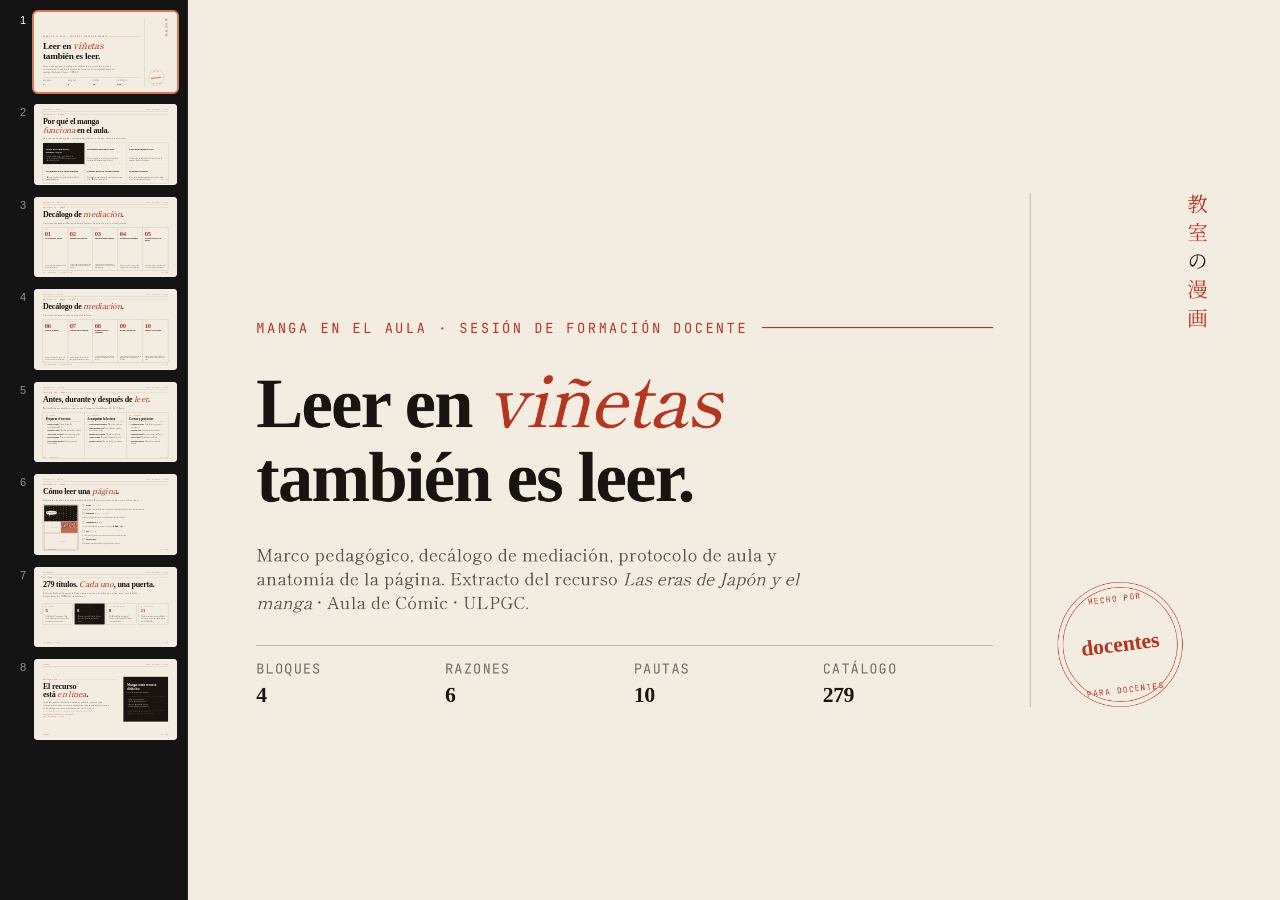
==== deck-claustro.html @ 611ed794 "Add files via upload" ====
<!doctype html>
<html lang="es">
<head>
<meta charset="utf-8" />
<meta name="viewport" content="width=device-width, initial-scale=1.0">
<meta name="theme-color" content="#0e0a04">
<meta name="description" content="Sesión de formación docente sobre el manga como recurso didáctico: marco pedagógico, decálogo de mediación, protocolo de aula y anatomía de la página. Aula de Cómic · Biblioteca Campus del Obelisco · ULPGC.">
<meta name="author" content="Daniel Becerra Romero (Dir.) — Aula de Cómic, Facultad de Ciencias de la Educación, ULPGC">
<meta name="generator" content="Manga como recurso para el aula · v5.10">
<title>Manga en el aula — Sesión de formación docente · ULPGC</title>
<link rel="preconnect" href="https://fonts.googleapis.com">
<link rel="preconnect" href="https://fonts.gstatic.com" crossorigin>
<link href="https://fonts.googleapis.com/css2?family=Shippori+Mincho+B1:wght@400;500;600;700&family=Cinzel:wght@400;700&family=JetBrains+Mono:wght@400;500&family=Noto+Serif+JP:wght@400;700&display=swap" rel="stylesheet">
<style>
  :root {
    --paper: #f3ede1;
    --paper2: #ebe3d2;
    --ink: #1a1410;
    --red: #b8341d;
    --gold: #a8852d;
    --ed-serif: 'Shippori Mincho B1', Georgia, serif;
    --ed-mono:  'JetBrains Mono', ui-monospace, monospace;
    --ed-display:'Cinzel', serif;
    --soft: rgba(26, 20, 16, 0.12);
  }
  * { box-sizing: border-box; margin: 0; padding: 0; }

  deck-stage { background: var(--paper); }

  /* Cada slide: 1920×1080, fondo papel */
  section {
    width: 1920px;
    height: 1080px;
    background: var(--paper);
    color: var(--ink);
    font-family: var(--ed-serif);
    padding: 88px 120px;
    position: relative;
    overflow: hidden;
  }

  /* Cabecera/pie comunes */
  .s-head, .s-foot {
    position: absolute;
    left: 120px;
    right: 120px;
    font-family: var(--ed-mono);
    font-size: 18px;
    letter-spacing: 0.16em;
    text-transform: uppercase;
    color: rgba(26, 20, 16, 0.55);
    display: flex;
    justify-content: space-between;
    align-items: center;
  }
  .s-head { top: 56px; }
  .s-head::after {
    content: '';
    position: absolute;
    bottom: -16px;
    left: 0; right: 0;
    height: 1px;
    background: var(--ink);
  }
  .s-foot { bottom: 56px; }
  .s-foot::before {
    content: '';
    position: absolute;
    top: -16px;
    left: 0; right: 0;
    height: 1px;
    background: var(--soft);
  }

  /* COVER */
  .cover {
    display: grid;
    grid-template-columns: 1fr 320px;
    height: 100%;
    align-items: end;
    gap: 64px;
  }
  .cover-eyebrow {
    font-family: var(--ed-mono);
    font-size: 24px;
    letter-spacing: 0.2em;
    text-transform: uppercase;
    color: var(--red);
    display: flex;
    gap: 24px;
    align-items: center;
    margin-bottom: 40px;
  }
  .cover-eyebrow::after { content:''; flex:1; height:1.5px; background: var(--red); }
  .cover h1 {
    font-family: var(--ed-serif);
    font-weight: 600;
    font-size: 124px;
    line-height: 1.05;
    letter-spacing: -0.025em;
    margin-bottom: 48px;
    max-width: 1280px;
  }
  .cover h1 em { color: var(--red); font-style: italic; font-weight: 500; }
  .cover-lede {
    font-family: var(--ed-serif);
    font-size: 30px;
    line-height: 1.4;
    color: rgba(26,20,16,0.72);
    max-width: 980px;
    margin-bottom: 56px;
    text-wrap: pretty;
  }
  .cover-attr {
    border-top: 1px solid var(--ink);
    padding-top: 24px;
    font-family: var(--ed-mono);
    font-size: 24px;
    letter-spacing: 0.1em;
    text-transform: uppercase;
    color: rgba(26,20,16,0.6);
    display: grid;
    grid-template-columns: repeat(4, 1fr);
    gap: 32px;
  }
  .cover-attr strong {
    display: block;
    font-family: var(--ed-serif);
    font-size: 38px;
    color: var(--ink);
    margin-top: 8px;
    letter-spacing: -0.015em;
    text-transform: none;
    font-weight: 600;
  }
  .cover-side {
    display: flex;
    flex-direction: column;
    justify-content: space-between;
    padding-left: 48px;
    border-left: 1.5px solid var(--ink);
    height: 100%;
    align-self: stretch;
  }
  .tategaki {
    writing-mode: vertical-rl;
    font-family: 'Noto Serif JP', serif;
    font-size: 36px;
    letter-spacing: 0.4em;
    color: var(--red);
  }
  .stamp {
    width: 220px;
    height: 220px;
    border-radius: 50%;
    border: 1.5px solid var(--red);
    color: var(--red);
    display: grid;
    place-items: center;
    text-align: center;
    font-family: var(--ed-mono);
    font-size: 14px;
    letter-spacing: 0.18em;
    text-transform: uppercase;
    line-height: 1.5;
    transform: rotate(-7deg);
    position: relative;
  }
  .stamp::before {
    content:''; position: absolute; inset: 8px;
    border: 0.5px solid var(--red);
    border-radius: 50%;
  }
  .stamp strong {
    display: block;
    font-family: var(--ed-serif);
    font-size: 38px;
    margin: 6px 0;
    letter-spacing: -0.005em;
    color: var(--red);
    text-transform: none;
    font-weight: 600;
  }

  /* SLIDE HEADER (common, not cover) */
  .sec-eyebrow {
    font-family: var(--ed-mono);
    font-size: 20px;
    letter-spacing: 0.2em;
    text-transform: uppercase;
    color: var(--red);
    margin: 40px 0 18px;
    display: flex;
    gap: 20px;
    align-items: center;
  }
  .sec-eyebrow::after { content:''; flex:1; height: 1px; background: var(--red); }
  .sec-title {
    font-family: var(--ed-serif);
    font-weight: 600;
    font-size: 108px;
    line-height: 1.05;
    letter-spacing: -0.03em;
    margin-bottom: 32px;
    text-wrap: balance;
    max-width: 1500px;
  }
  .sec-title em { color: var(--red); font-style: italic; font-weight: 500; }
  .sec-kicker {
    font-family: var(--ed-serif);
    font-size: 30px;
    line-height: 1.4;
    color: rgba(26,20,16,0.7);
    max-width: 1300px;
    text-wrap: pretty;
  }

  /* SLIDE: title + grid */
  .grid-3x2 {
    display: grid;
    grid-template-columns: repeat(3, 1fr);
    grid-template-rows: repeat(2, 1fr);
    gap: 0;
    border: 1.5px solid var(--ink);
    margin-top: 40px;
    height: 540px;
    margin-bottom: 60px;
  }
  .grid-3x2 > div {
    padding: 36px 36px;
    border-right: 1px solid var(--ink);
    border-bottom: 1px solid var(--ink);
    background: var(--paper);
    display: flex;
    flex-direction: column;
    gap: 16px;
  }
  .grid-3x2 > div:nth-child(3n) { border-right: none; }
  .grid-3x2 > div:nth-last-child(-n+3) { border-bottom: none; }
  .grid-3x2 > div.featured { background: var(--ink); color: var(--paper); }
  .grid-3x2 > div.featured .gn { color: var(--red); }
  .grid-3x2 > div.featured .gb { color: rgba(243,237,225,0.78); }
  .gn {
    font-family: var(--ed-mono);
    font-size: 14px;
    letter-spacing: 0.18em;
    color: var(--red);
    text-transform: uppercase;
  }
  .gt {
    font-family: var(--ed-serif);
    font-weight: 600;
    font-size: 36px;
    line-height: 1.05;
    letter-spacing: -0.015em;
    text-wrap: balance;
  }
  .gb {
    font-family: var(--ed-serif);
    font-size: 20px;
    line-height: 1.45;
    color: rgba(26,20,16,0.75);
    margin-top: auto;
    text-wrap: pretty;
  }

  /* SLIDE: decálogo 5 cols x 1 */
  .dec-row {
    display: grid;
    grid-template-columns: repeat(5, 1fr);
    border: 1.5px solid var(--ink);
    margin-top: 40px;
    height: 580px;
  }
  .dec-row > div {
    padding: 28px 24px;
    border-right: 1px solid var(--ink);
    display: flex;
    flex-direction: column;
    gap: 18px;
  }
  .dec-row > div:last-child { border-right: none; }
  .dn {
    font-family: var(--ed-serif);
    font-weight: 600;
    font-size: 88px;
    line-height: 0.85;
    letter-spacing: -0.04em;
    color: var(--red);
  }
  .dn small {
    display: block;
    font-family: var(--ed-mono);
    font-size: 11px;
    color: var(--ink);
    opacity: 0.55;
    letter-spacing: 0.16em;
    text-transform: uppercase;
    margin-bottom: 4px;
    font-weight: 400;
  }
  .dt {
    font-family: var(--ed-serif);
    font-weight: 600;
    font-size: 24px;
    line-height: 1.15;
    letter-spacing: -0.005em;
  }
  .db {
    font-family: var(--ed-serif);
    font-size: 16px;
    line-height: 1.45;
    color: rgba(26,20,16,0.7);
    margin-top: auto;
  }

  /* SLIDE: protocolo 3 cols */
  .proto-3 {
    display: grid;
    grid-template-columns: 1fr 1fr 1fr;
    border: 1.5px solid var(--ink);
    margin-top: 36px;
    height: 620px;
  }
  .proto-3 > article {
    padding: 36px 36px;
    border-right: 1px solid var(--ink);
  }
  .proto-3 > article:last-child { border-right: none; }
  .pf {
    font-family: var(--ed-mono);
    font-size: 16px;
    letter-spacing: 0.18em;
    color: var(--red);
    text-transform: uppercase;
    margin-bottom: 10px;
  }
  .pt {
    font-family: var(--ed-serif);
    font-weight: 600;
    font-size: 42px;
    line-height: 1;
    letter-spacing: -0.02em;
    margin-bottom: 24px;
    padding-bottom: 18px;
    border-bottom: 1px solid var(--ink);
  }
  .proto-3 ul { list-style: none; display: flex; flex-direction: column; gap: 14px; }
  .proto-3 li {
    font-family: var(--ed-serif);
    font-size: 21px;
    line-height: 1.45;
    color: rgba(26,20,16,0.78);
    padding-left: 24px;
    position: relative;
    text-wrap: pretty;
  }
  .proto-3 li::before {
    content: '·';
    position: absolute;
    left: 0;
    color: var(--red);
    font-weight: 700;
    font-size: 32px;
    line-height: 0.5;
  }
  .proto-3 li strong { font-weight: 600; color: var(--ink); }

  /* SLIDE: anatomía */
  .anat-grid {
    display: grid;
    grid-template-columns: 480px 1fr;
    gap: 48px;
    margin-top: 36px;
    height: 620px;
  }
  .anat-pg {
    background: var(--paper2);
    border: 1.5px solid var(--ink);
    padding: 16px;
    display: grid;
    grid-template-columns: 1fr 1fr;
    grid-template-rows: 1fr 0.7fr 1fr;
    gap: 8px;
    position: relative;
  }
  .anat-pg > [data-area] {
    background: var(--paper);
    border: 1.5px solid var(--ink);
    position: relative;
    display: flex; align-items: center; justify-content: center;
    font-family: var(--ed-mono);
    font-size: 11px;
    letter-spacing: 0.14em;
    text-transform: uppercase;
    color: rgba(26,20,16,0.45);
  }
  .anat-pg [data-area="A"] { grid-column: 1/3; grid-row: 1; background: var(--ink); color: rgba(243,237,225,0.4); }
  .anat-pg [data-area="A"]::before {
    content: ''; position: absolute; inset: 0;
    background: repeating-linear-gradient(-75deg, transparent 0 6px, rgba(243,237,225,0.16) 6px 7px);
  }
  .anat-pg [data-area="B"] { grid-column: 1; grid-row: 2; }
  .anat-pg [data-area="C"] { grid-column: 2; grid-row: 2; background: var(--red); color: rgba(243,237,225,0.5); }
  .anat-pg [data-area="C"]::before {
    content: ''; position: absolute; inset: 0;
    background-image: radial-gradient(rgba(243,237,225,0.7) 1px, transparent 1.5px);
    background-size: 8px 8px;
    opacity: 0.4;
  }
  .anat-pg [data-area="D"] { grid-column: 1/3; grid-row: 3; }
  .anat-bub {
    position: absolute;
    top: 14%;
    left: 8%;
    background: var(--paper);
    color: var(--ink);
    border: 1.5px solid var(--ink);
    border-radius: 50%/60%;
    padding: 10px 18px;
    font-family: var(--ed-serif);
    font-size: 22px;
    z-index: 4;
  }
  .anat-bub::after {
    content: '';
    position: absolute;
    bottom: -10px;
    left: 28%;
    width: 14px;
    height: 14px;
    background: var(--paper);
    border-right: 1.5px solid var(--ink);
    border-bottom: 1.5px solid var(--ink);
    transform: rotate(45deg);
  }
  .anat-ono {
    position: absolute;
    top: 38%;
    right: 9%;
    font-family: 'Cinzel', serif;
    font-weight: 700;
    font-size: 78px;
    color: var(--paper);
    -webkit-text-stroke: 2px var(--ink);
    text-shadow: 6px 6px 0 var(--red);
    transform: rotate(-7deg);
    z-index: 4;
    text-transform: uppercase;
  }
  .anat-legend { display: flex; flex-direction: column; gap: 20px; }
  .anat-leg-item {
    display: grid;
    grid-template-columns: auto 1fr;
    gap: 18px;
    align-items: baseline;
    padding-bottom: 14px;
    border-bottom: 1px dotted var(--soft);
  }
  .anat-leg-item:last-child { border-bottom: none; }
  .anat-leg-mark {
    font-family: var(--ed-mono);
    font-size: 14px;
    letter-spacing: 0.12em;
    color: var(--red);
    border: 1px solid var(--ink);
    padding: 4px 10px;
    background: var(--paper);
    align-self: start;
  }
  .anat-leg-name {
    font-family: var(--ed-serif);
    font-weight: 600;
    font-size: 26px;
    letter-spacing: -0.01em;
  }
  .anat-leg-name small {
    font-family: 'Noto Serif JP', serif;
    font-weight: 400;
    font-size: 18px;
    color: rgba(26,20,16,0.55);
    margin-left: 10px;
  }
  .anat-leg-d {
    grid-column: 1 / -1;
    font-family: var(--ed-serif);
    font-size: 18px;
    line-height: 1.45;
    color: rgba(26,20,16,0.72);
    margin-top: 6px;
    text-wrap: pretty;
  }

  /* CIERRE */
  .cierre {
    display: grid;
    grid-template-columns: 1fr 600px;
    gap: 80px;
    height: 100%;
    align-items: center;
  }
  .cierre h2 {
    font-family: var(--ed-serif);
    font-weight: 600;
    font-size: 108px;
    line-height: 0.95;
    letter-spacing: -0.025em;
    margin-bottom: 32px;
    text-wrap: balance;
  }
  .cierre h2 em { color: var(--red); font-style: italic; font-weight: 500; }
  .cierre p {
    font-family: var(--ed-serif);
    font-size: 28px;
    line-height: 1.45;
    color: rgba(26,20,16,0.72);
    max-width: 900px;
    margin-bottom: 28px;
    text-wrap: pretty;
  }
  .cierre-card {
    background: var(--ink);
    color: var(--paper);
    padding: 56px 48px;
    align-self: center;
  }
  .cierre-card .cap {
    font-family: var(--ed-mono);
    font-size: 14px;
    letter-spacing: 0.2em;
    text-transform: uppercase;
    color: var(--red);
    margin-bottom: 18px;
  }
  .cierre-card h3 {
    font-family: var(--ed-serif);
    font-weight: 600;
    font-size: 44px;
    line-height: 1;
    margin-bottom: 18px;
  }
  .cierre-card ul { list-style: none; margin-top: 18px; padding-top: 18px; border-top: 1px solid rgba(243,237,225,0.18); }
  .cierre-card li {
    font-family: var(--ed-serif);
    font-size: 22px;
    line-height: 1.6;
    color: rgba(243,237,225,0.85);
  }
  .cierre-card li::before {
    content: '·  ';
    color: var(--red);
    font-weight: 700;
  }
</style>
</head>
<body>

<deck-stage>

  <!-- ════════ 01 · COVER ════════ -->
  <section data-screen-label="01 Portada">
    <div class="cover">
      <div>
        <div class="cover-eyebrow">Manga en el aula · Sesión de formación docente</div>
        <h1>Leer en <em>viñetas</em><br/>también es leer.</h1>
        <p class="cover-lede">Marco pedagógico, decálogo de mediación, protocolo de aula y anatomía de la página. Extracto del recurso <em>Las eras de Japón y el manga</em> · Aula de Cómic · ULPGC.</p>
        <div class="cover-attr">
          <div>Bloques<strong>4</strong></div>
          <div>Razones<strong>6</strong></div>
          <div>Pautas<strong>10</strong></div>
          <div>Catálogo<strong>279</strong></div>
        </div>
      </div>
      <aside class="cover-side">
        <div class="tategaki">教室<span style="color:var(--ink)">の</span>漫画</div>
        <div class="stamp">
          Hecho por
          <strong>docentes</strong>
          para docentes
        </div>
      </aside>
    </div>
  </section>

  <!-- ════════ 02 · POR QUÉ ════════ -->
  <section data-screen-label="02 Por qué">
    <div class="s-head"><span>Capítulo I · Marco</span><span>Aula de Cómic · ULPGC</span></div>
    <div class="sec-eyebrow">Capítulo I · Marco</div>
    <h2 class="sec-title">Por qué el manga <em>funciona</em> en el aula.</h2>
    <p class="sec-kicker">Seis razones pedagógicas, ninguna decorativa, sostienen el resto del recurso.</p>
    <div class="grid-3x2">
      <div class="featured">
        <div class="gn">— 01</div>
        <div class="gt">Doble decodificación, imagen y texto</div>
        <p class="gb">Lectura multimodal — exactamente lo que el currículo LOMLOE reconoce como competencia clave.</p>
      </div>
      <div>
        <div class="gn">— 02</div>
        <div class="gt">Densidad narrativa alta</div>
        <p class="gb">Saltos temporales, puntos de vista, símbolo recurrente. Entrena músculo lector.</p>
      </div>
      <div>
        <div class="gn">— 03</div>
        <div class="gt">Cercanía cultural real</div>
        <p class="gb">El alumnado ya lo lee fuera del aula. El aula lo enseña a leerlo críticamente.</p>
      </div>
      <div>
        <div class="gn">— 04</div>
        <div class="gt">Un manga para cada materia</div>
        <p class="gb">Histórico, científico, biográfico, intimista. Ocho usos pedagógicos.</p>
      </div>
      <div>
        <div class="gn">— 05</div>
        <div class="gt">Puente hacia la lectura larga</div>
        <p class="gb">El manga no compite con la novela: prepara para ella. Hábito lector sostenido.</p>
      </div>
      <div>
        <div class="gn">— 06</div>
        <div class="gt">Trabaja la elipsis</div>
        <p class="gb">El <em>ma</em> entre viñetas es inferencia activa. La mejor escuela de lectura entre líneas.</p>
      </div>
    </div>
    <div class="s-foot"><span>I · Por qué</span><span>02 / 08</span></div>
  </section>

  <!-- ════════ 03 · DECÁLOGO 1 ════════ -->
  <section data-screen-label="03 Decálogo I">
    <div class="s-head"><span>Capítulo II · Marco</span><span>Aula de Cómic · ULPGC</span></div>
    <div class="sec-eyebrow">Capítulo II · Marco</div>
    <h2 class="sec-title">Decálogo de <em>mediación</em>.</h2>
    <p class="sec-kicker">Cinco pautas para preparar y abrir la lectura. Las otras cinco, en la siguiente.</p>
    <div class="dec-row">
      <div>
        <div class="dn"><small>Pauta</small>01</div>
        <div class="dt">Lee tú primero, entera.</div>
        <p class="db">No selecciones un capítulo sin haber leído el tomo completo.</p>
      </div>
      <div>
        <div class="dn"><small>Pauta</small>02</div>
        <div class="dt">Encuadra antes de leer.</div>
        <p class="db">Avisa del tema y pacta un acuerdo de respeto. La advertencia sostiene la lectura.</p>
      </div>
      <div>
        <div class="dn"><small>Pauta</small>03</div>
        <div class="dt">Enseña el código primero.</div>
        <p class="db">Viñeta, bocadillo, onomatopeya, líneas, calle, RTL — antes de pedir interpretación.</p>
      </div>
      <div>
        <div class="dn"><small>Pauta</small>04</div>
        <div class="dt">Pregunta por la imagen.</div>
        <p class="db">"¿Qué se ve, qué no se ve, por qué dibujado así?". No solo argumento.</p>
      </div>
      <div>
        <div class="dn"><small>Pauta</small>05</div>
        <div class="dt">Trabaja la calle, no la viñeta.</div>
        <p class="db">El espacio entre dos viñetas — el <em>ma</em> — es donde ocurre la inferencia.</p>
      </div>
    </div>
    <div class="s-foot"><span>II · Decálogo · pautas 01—05</span><span>03 / 08</span></div>
  </section>

  <!-- ════════ 04 · DECÁLOGO 2 ════════ -->
  <section data-screen-label="04 Decálogo II">
    <div class="s-head"><span>Capítulo II · Marco</span><span>Aula de Cómic · ULPGC</span></div>
    <div class="sec-eyebrow">Capítulo II · Marco — cont.</div>
    <h2 class="sec-title">Decálogo de <em>mediación</em>.</h2>
    <p class="sec-kicker">Cinco pautas para cerrar y proyectar lo leído.</p>
    <div class="dec-row">
      <div>
        <div class="dn"><small>Pauta</small>06</div>
        <div class="dt">Modera, no opines.</div>
        <p class="db">Devuelve la pregunta al grupo. Tu lectura es una más, no la canónica.</p>
      </div>
      <div>
        <div class="dn"><small>Pauta</small>07</div>
        <div class="dt">Conecta con lo conocido.</div>
        <p class="db">Cruza el manga con un texto, una imagen o una experiencia previa.</p>
      </div>
      <div>
        <div class="dn"><small>Pauta</small>08</div>
        <div class="dt">Permite la lectura voluntaria.</div>
        <p class="db">Selección visible en aula sin tarea asociada. La animación lectora no obliga.</p>
      </div>
      <div>
        <div class="dn"><small>Pauta</small>09</div>
        <div class="dt">Produce, no solo leas.</div>
        <p class="db">Una página propia, un storyboard, un análisis. Lo que se compone, se entiende.</p>
      </div>
      <div>
        <div class="dn"><small>Pauta</small>10</div>
        <div class="dt">Vuelve al texto clásico.</div>
        <p class="db">El manga es puerta de entrada, no destino. Salta al libro, al ensayo, al filme.</p>
      </div>
    </div>
    <div class="s-foot"><span>II · Decálogo · pautas 06—10</span><span>04 / 08</span></div>
  </section>

  <!-- ════════ 05 · PROTOCOLO ════════ -->
  <section data-screen-label="05 Protocolo">
    <div class="s-head"><span>Capítulo III · Marco</span><span>Aula de Cómic · ULPGC</span></div>
    <div class="sec-eyebrow">Capítulo III · Marco</div>
    <h2 class="sec-title">Antes, durante y después de <em>leer</em>.</h2>
    <p class="sec-kicker">Protocolo de mediación en tres fases. Tiempos orientativos: 15 / 25 / 10 min.</p>
    <div class="proto-3">
      <article>
        <div class="pf">01 · Antes</div>
        <h3 class="pt">Preparar el terreno</h3>
        <ul>
          <li><strong>Enseña el código.</strong> Viñeta, bocadillo, onomatopeya, RTL.</li>
          <li><strong>Encuadra el tema.</strong> Nombra lo sensible si lo hay.</li>
          <li><strong>Activa lo que ya saben.</strong> Cruza referentes antes.</li>
          <li><strong>Fija un propósito.</strong> "Vamos a observar X".</li>
          <li><strong>Pacta acuerdo de respeto.</strong> La conversación lo necesitará.</li>
        </ul>
      </article>
      <article>
        <div class="pf">02 · Durante</div>
        <h3 class="pt">Acompañar la lectura</h3>
        <ul>
          <li><strong>Lectura silenciosa primero.</strong> Marca dos viñetas.</li>
          <li><strong>Parar en página clave.</strong> Proyectada, en grande, abre conversación.</li>
          <li><strong>Pregunta por la imagen.</strong> No solo por el texto.</li>
          <li><strong>Atiende el ritmo.</strong> Regula el tempo del grupo.</li>
          <li><strong>Permite el silencio.</strong> Deja que la página resuene.</li>
        </ul>
      </article>
      <article>
        <div class="pf">03 · Después</div>
        <h3 class="pt">Cerrar y proyectar</h3>
        <ul>
          <li><strong>Coloquio en círculo.</strong> Cada lector argumenta una viñeta.</li>
          <li><strong>Escritura breve.</strong> Tres líneas en cuaderno.</li>
          <li><strong>Producción visual.</strong> Página propia o análisis.</li>
          <li><strong>Salto al clásico.</strong> Novela, ensayo, filme.</li>
          <li><strong>Evaluación honesta.</strong> Diana de aprendizaje, no nota.</li>
        </ul>
      </article>
    </div>
    <div class="s-foot"><span>III · Protocolo</span><span>05 / 08</span></div>
  </section>

  <!-- ════════ 06 · ANATOMÍA ════════ -->
  <section data-screen-label="06 Anatomía">
    <div class="s-head"><span>Capítulo IV · Marco</span><span>Aula de Cómic · ULPGC</span></div>
    <div class="sec-eyebrow">Capítulo IV · Marco</div>
    <h2 class="sec-title">Cómo leer una <em>página</em>.</h2>
    <p class="sec-kicker">Anatomía visual de los seis elementos básicos. Para la primera sesión con el alumnado.</p>
    <div class="anat-grid">
      <figure class="anat-pg" role="img" aria-label="Página manga esquemática">
        <div data-area="A">A · Líneas cinéticas</div>
        <div data-area="B">B · Viñeta neutra</div>
        <div data-area="C">C · Trama (halftone)</div>
        <div data-area="D">D · Resolución</div>
        <div class="anat-bub">«¿Lo ves?»</div>
        <div class="anat-ono">¡ZAS!</div>
      </figure>
      <div class="anat-legend">
        <div class="anat-leg-item">
          <span class="anat-leg-mark">A</span>
          <span class="anat-leg-name">Koma <small>コマ — viñeta</small></span>
          <p class="anat-leg-d">Unidad mínima. Su tamaño marca el ritmo: una a página entera detiene; cuatro pequeñas aceleran.</p>
        </div>
        <div class="anat-leg-item">
          <span class="anat-leg-mark">B</span>
          <span class="anat-leg-name">Fukidashi <small>吹き出し — bocadillo</small></span>
          <p class="anat-leg-d">Más de una docena de formas. La forma cuenta tanto como el texto.</p>
        </div>
        <div class="anat-leg-item">
          <span class="anat-leg-mark">C</span>
          <span class="anat-leg-name">Onomatopeya <small>擬音語</small></span>
          <p class="anat-leg-d">No solo ruidos: también emociones y ambientes (ドキドキ, シーン).</p>
        </div>
        <div class="anat-leg-item">
          <span class="anat-leg-mark">·</span>
          <span class="anat-leg-name">Ma <small>間 — calle</small></span>
          <p class="anat-leg-d">El espacio entre viñetas. La «clausura» de McCloud. Inferencia activa.</p>
        </div>
        <div class="anat-leg-item">
          <span class="anat-leg-mark">↩</span>
          <span class="anat-leg-name">Lectura RTL</span>
          <p class="anat-leg-d">De derecha a izquierda. Editorial original respeta el sentido.</p>
        </div>
      </div>
    </div>
    <div class="s-foot"><span>IV · Anatomía</span><span>06 / 08</span></div>
  </section>

  <!-- ════════ 07 · EL FONDO ════════ -->
  <section data-screen-label="07 El fondo">
    <div class="s-head"><span>El recurso</span><span>Aula de Cómic · ULPGC</span></div>
    <div class="sec-eyebrow">El fondo</div>
    <h2 class="sec-title">279 títulos. <em>Cada uno</em>, una puerta.</h2>
    <p class="sec-kicker">El fondo Aula de Cómic catalogado para uso docente: filtros de etapa, área, sensibilidad. Enlace directo al OPAC para préstamo.</p>
    <div style="display:grid; grid-template-columns: repeat(4, 1fr); gap: 24px; margin-top: 80px;">
      <div style="border:1.5px solid var(--ink); padding: 32px; min-height: 280px; display: flex; flex-direction: column; gap: 16px;">
        <div style="font-family:var(--ed-mono); font-size:14px; letter-spacing:.16em; color:var(--red); text-transform:uppercase;">01 · Etapas</div>
        <div style="font-family:var(--ed-serif); font-weight:600; font-size:64px; line-height:.9; color:var(--ink);">5</div>
        <p style="font-family:var(--ed-serif); font-size:20px; line-height:1.45; color:rgba(26,20,16,.7); margin-top:auto;">De Infantil a Universidad. Cada título tiene asignados los niveles para los que es adecuado.</p>
      </div>
      <div style="border:1.5px solid var(--ink); padding: 32px; min-height: 280px; display: flex; flex-direction: column; gap: 16px; background: var(--ink); color: var(--paper);">
        <div style="font-family:var(--ed-mono); font-size:14px; letter-spacing:.16em; color:var(--red); text-transform:uppercase;">02 · Usos pedagógicos</div>
        <div style="font-family:var(--ed-serif); font-weight:600; font-size:64px; line-height:.9; color:var(--paper);">8</div>
        <p style="font-family:var(--ed-serif); font-size:20px; line-height:1.45; color:rgba(243,237,225,.78); margin-top:auto;">Historia, ciencia, filosofía, lengua, emocional, género, inclusión, visual.</p>
      </div>
      <div style="border:1.5px solid var(--ink); padding: 32px; min-height: 280px; display: flex; flex-direction: column; gap: 16px;">
        <div style="font-family:var(--ed-mono); font-size:14px; letter-spacing:.16em; color:var(--red); text-transform:uppercase;">03 · Eras históricas</div>
        <div style="font-family:var(--ed-serif); font-weight:600; font-size:64px; line-height:.9; color:var(--ink);">9</div>
        <p style="font-family:var(--ed-serif); font-size:20px; line-height:1.45; color:rgba(26,20,16,.7); margin-top:auto;">De Heian a Reiwa. Línea del tiempo cronológica de 57 títulos contextualizados.</p>
      </div>
      <div style="border:1.5px solid var(--ink); padding: 32px; min-height: 280px; display: flex; flex-direction: column; gap: 16px;">
        <div style="font-family:var(--ed-mono); font-size:14px; letter-spacing:.16em; color:var(--red); text-transform:uppercase;">04 · Advertencias</div>
        <div style="font-family:var(--ed-serif); font-weight:600; font-size:64px; line-height:.9; color:var(--red);">21</div>
        <p style="font-family:var(--ed-serif); font-size:20px; line-height:1.45; color:rgba(26,20,16,.7); margin-top:auto;">Títulos marcados con sensibilidad (violencia, contenido adulto, temas duros). Filtrables.</p>
      </div>
    </div>
    <div class="s-foot"><span>El fondo · Cifras</span><span>07 / 08</span></div>
  </section>

  <!-- ════════ 08 · CIERRE ════════ -->
  <section data-screen-label="08 Cierre">
    <div class="s-head"><span>Cierre</span><span>Aula de Cómic · ULPGC</span></div>
    <div class="cierre">
      <div>
        <div class="sec-eyebrow" style="margin-top:0;">Próximo paso</div>
        <h2>El recurso<br/>está <em>en línea</em>.</h2>
        <p>Línea del tiempo interactiva, catálogo filtrable, generador de viñetas, situaciones LOMLOE completas, itinerarios universitarios. Todo navegable y para préstamo en el OPAC ULPGC.</p>
        <p style="font-family:var(--ed-mono); font-size:18px; letter-spacing:.14em; text-transform:uppercase; color:var(--red); border-top: 1.5px solid var(--ink); padding-top: 24px; max-width: 700px;">
          Biblioteca Campus del Obelisco<br/>Aula de Cómic · ULPGC
        </p>
      </div>
      <div class="cierre-card">
        <div class="cap">El equipo</div>
        <h3>Manga como recurso didáctico</h3>
        <p style="color: rgba(243,237,225,0.82); font-size: 22px; line-height: 1.5;">Dir. Daniel Becerra Romero</p>
        <ul>
          <li>Paula Arocha Moros</li>
          <li>Lucía Hernández Chio</li>
          <li>Daniel Hernández García</li>
          <li>Zaira Rodríguez Panadero</li>
        </ul>
        <p style="font-family: var(--ed-mono); font-size: 12px; letter-spacing: 0.14em; text-transform: uppercase; color: rgba(243,237,225,0.45); margin-top: 28px; padding-top: 18px; border-top: 1px solid rgba(243,237,225,0.16);">
          Facultad de Ciencias de la Educación<br/>
          Universidad de Las Palmas de Gran Canaria<br/>
          CC BY-NC 4.0
        </p>
      </div>
    </div>
    <div class="s-foot"><span>Cierre</span><span>08 / 08</span></div>
  </section>

</deck-stage>

<script src="deck-stage.js"></script>
<script type="application/json" id="speaker-notes">
[
  "Bienvenidos. Esta sesión presenta el marco pedagógico del recurso Aula de Cómic. No vamos a hablar de qué manga leer, sino de por qué y cómo llevarlo al aula. Cuatro bloques: por qué funciona, decálogo de mediación, protocolo de aula, anatomía de la página.",
  "Empezamos por la justificación. Estas seis razones no son datos de encuesta, son principios pedagógicos. La doble decodificación es lo central — la primera razón que pongo en negro. Si en el claustro alguien os pregunta 'por qué manga', responded por aquí.",
  "Cinco primeras pautas: la 01 parece obvia y casi nadie la cumple. La 03 — enseña el código primero — es la que más cambia los resultados. La 05 sobre la calle entre viñetas viene de Scott McCloud; el glosario del recurso lo cita.",
  "Cinco últimas. La 06 — modera, no opines — es difícil para docentes que llevamos años explicando. La 10 es importante: el manga no es destino, es puerta. Si nuestros alumnos solo leen manga, no hemos terminado el trabajo.",
  "Protocolo en tres fases. Esquema clásico de Solé aplicado al manga. No es nuevo, es disciplina. La fase 'Durante' es donde más fácil se desordena la clase si no hay anclajes claros — preparad esos puntos de parada de antemano.",
  "Esta lámina es para llevarla impresa al aula la primera sesión. Los seis elementos están en el glosario del recurso. Si pasáis quince minutos solo en esta página antes de leer nada, ahorráis horas después.",
  "El catálogo es la columna vertebral. 279 títulos clasificados con criterio pedagógico. Filtrable por etapa, área y sensibilidad. Y cada ficha tiene su enlace al OPAC: el préstamo está a un clic.",
  "Esto está en línea, en producción. Las credenciales del equipo en pantalla. Cualquier mejora, dudas o casos de uso documentables: contactad con la biblioteca. Gracias."
]
</script>

</body>
</html>
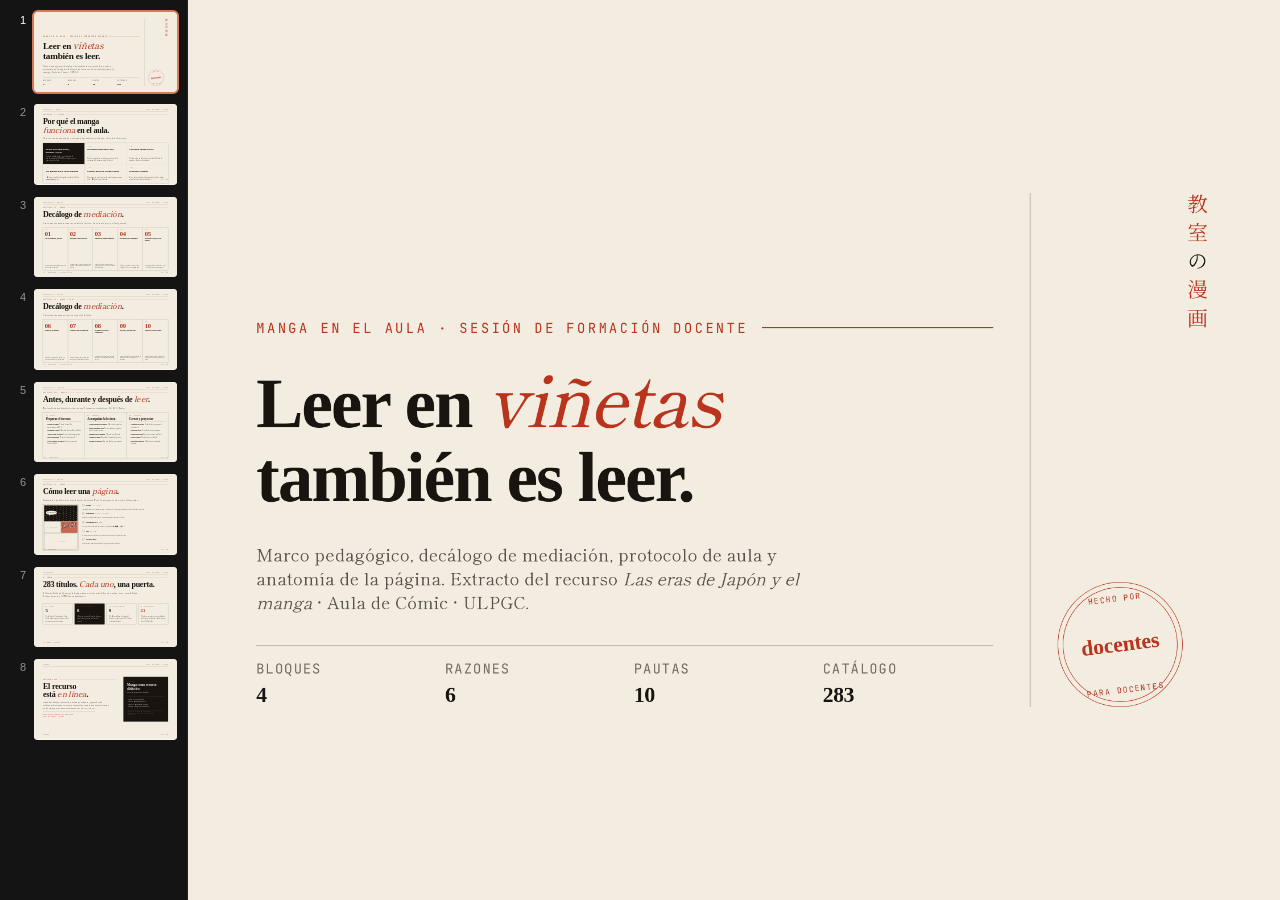
==== commit 18e9b402: "Add files via upload" ====
--- a/deck-claustro.html
+++ b/deck-claustro.html
@@ -568,7 +568,7 @@
           <div>Bloques<strong>4</strong></div>
           <div>Razones<strong>6</strong></div>
           <div>Pautas<strong>10</strong></div>
-          <div>Catálogo<strong>279</strong></div>
+          <div>Catálogo<strong>283</strong></div>
         </div>
       </div>
       <aside class="cover-side">
@@ -789,7 +789,7 @@
   <section data-screen-label="07 El fondo">
     <div class="s-head"><span>El recurso</span><span>Aula de Cómic · ULPGC</span></div>
     <div class="sec-eyebrow">El fondo</div>
-    <h2 class="sec-title">279 títulos. <em>Cada uno</em>, una puerta.</h2>
+    <h2 class="sec-title">283 títulos. <em>Cada uno</em>, una puerta.</h2>
     <p class="sec-kicker">El fondo Aula de Cómic catalogado para uso docente: filtros de etapa, área, sensibilidad. Enlace directo al OPAC para préstamo.</p>
     <div style="display:grid; grid-template-columns: repeat(4, 1fr); gap: 24px; margin-top: 80px;">
       <div style="border:1.5px solid var(--ink); padding: 32px; min-height: 280px; display: flex; flex-direction: column; gap: 16px;">
@@ -859,7 +859,7 @@
   "Cinco últimas. La 06 — modera, no opines — es difícil para docentes que llevamos años explicando. La 10 es importante: el manga no es destino, es puerta. Si nuestros alumnos solo leen manga, no hemos terminado el trabajo.",
   "Protocolo en tres fases. Esquema clásico de Solé aplicado al manga. No es nuevo, es disciplina. La fase 'Durante' es donde más fácil se desordena la clase si no hay anclajes claros — preparad esos puntos de parada de antemano.",
   "Esta lámina es para llevarla impresa al aula la primera sesión. Los seis elementos están en el glosario del recurso. Si pasáis quince minutos solo en esta página antes de leer nada, ahorráis horas después.",
-  "El catálogo es la columna vertebral. 279 títulos clasificados con criterio pedagógico. Filtrable por etapa, área y sensibilidad. Y cada ficha tiene su enlace al OPAC: el préstamo está a un clic.",
+  "El catálogo es la columna vertebral. 283 títulos clasificados con criterio pedagógico. Filtrable por etapa, área y sensibilidad. Y cada ficha tiene su enlace al OPAC: el préstamo está a un clic.",
   "Esto está en línea, en producción. Las credenciales del equipo en pantalla. Cualquier mejora, dudas o casos de uso documentables: contactad con la biblioteca. Gracias."
 ]
 </script>
